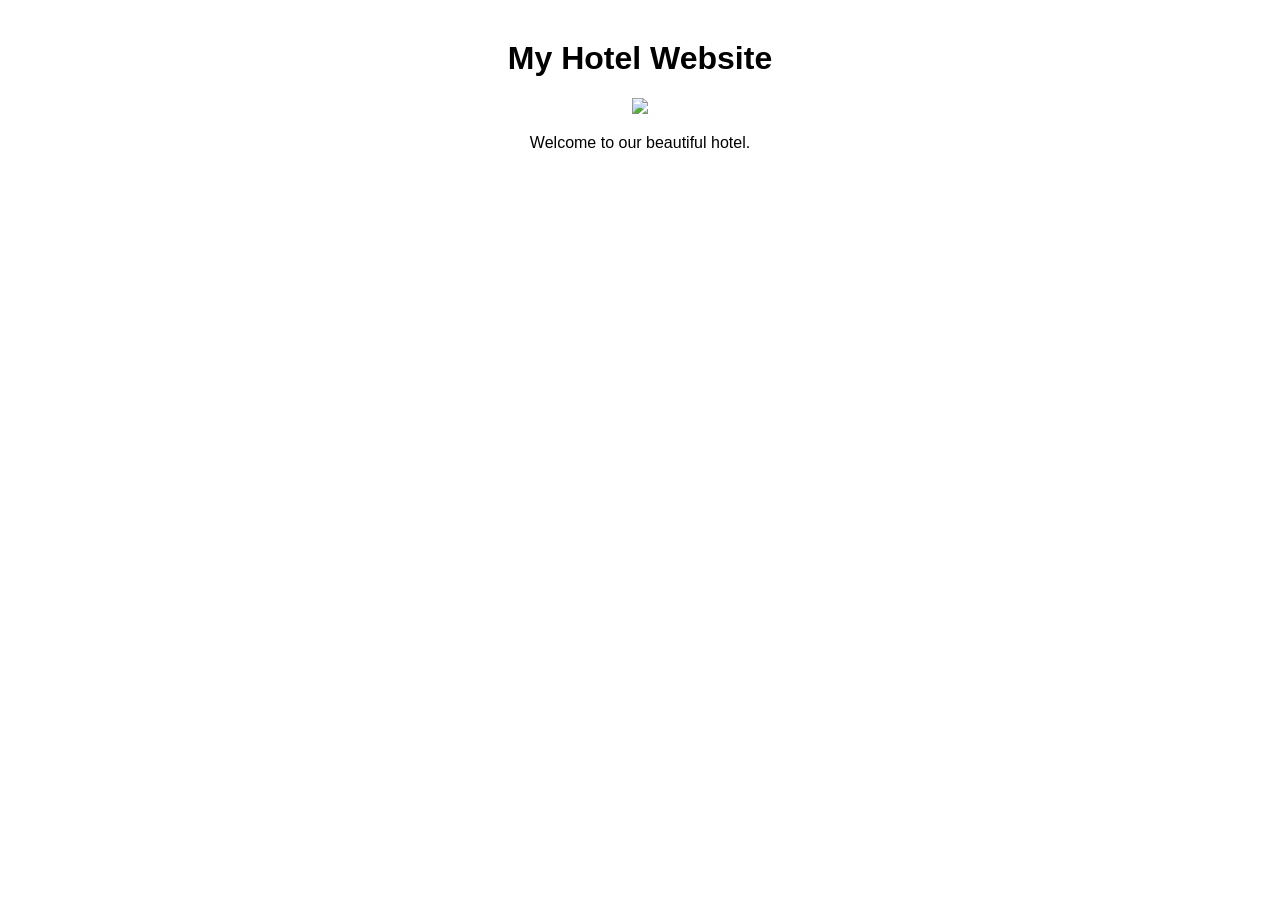
==== index.html @ c2300fbe "first website" ====
<!DOCTYPE html>
<html>

<head>
    <title>Hotel Showcase</title>
    <link rel="stylesheet" href="style.css">
</head>

<body>

    <h1>My Hotel Website</h1>

    <img src="images/hotel1.jpg" width="800">

    <p>
        Welcome to our beautiful hotel.
    </p>

    <script src="script.js"></script>

</body>

</html>
---- style.css ----
body{
    font-family: Arial;
    text-align:center;
    margin:40px;
}
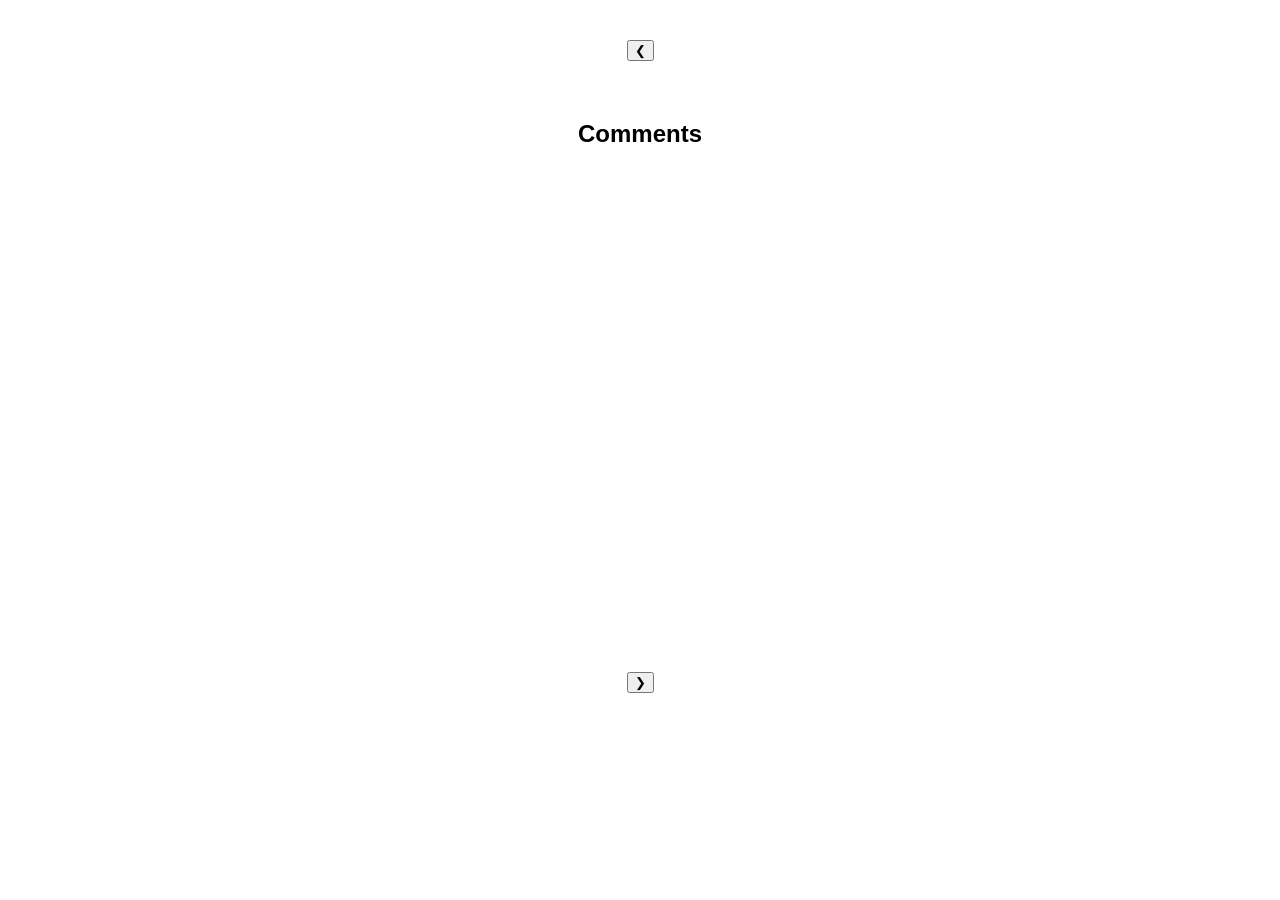
==== commit ff9eae96: "update2" ====
--- a/index.html
+++ b/index.html
@@ -1,6 +1,5 @@
 <!DOCTYPE html>
 <html>
-
 <head>
     <title>Hotel Showcase</title>
     <link rel="stylesheet" href="style.css">
@@ -8,16 +7,35 @@
 
 <body>
 
-    <h1>My Hotel Website</h1>
+    <button id="leftArrow" onclick="prevHotel()">❮</button>
 
-    <img src="images/hotel1.jpg" width="800">
+    <div class="container">
 
-    <p>
-        Welcome to our beautiful hotel.
-    </p>
+        <h1 id="hotelName"></h1>
+
+        <img id="hotelImage">
+
+        <div id="price"></div>
+
+        <p id="description"></p>
+
+        <h2>Comments</h2>
+
+        <div id="comments"></div>
+
+        <iframe
+            id="hotelMap"
+            width="100%"
+            height="500"
+            style="border:0"
+            loading="lazy">
+        </iframe>
+
+    </div>
+
+    <button id="rightArrow" onclick="nextHotel()">❯</button>
 
     <script src="script.js"></script>
 
 </body>
-
 </html>
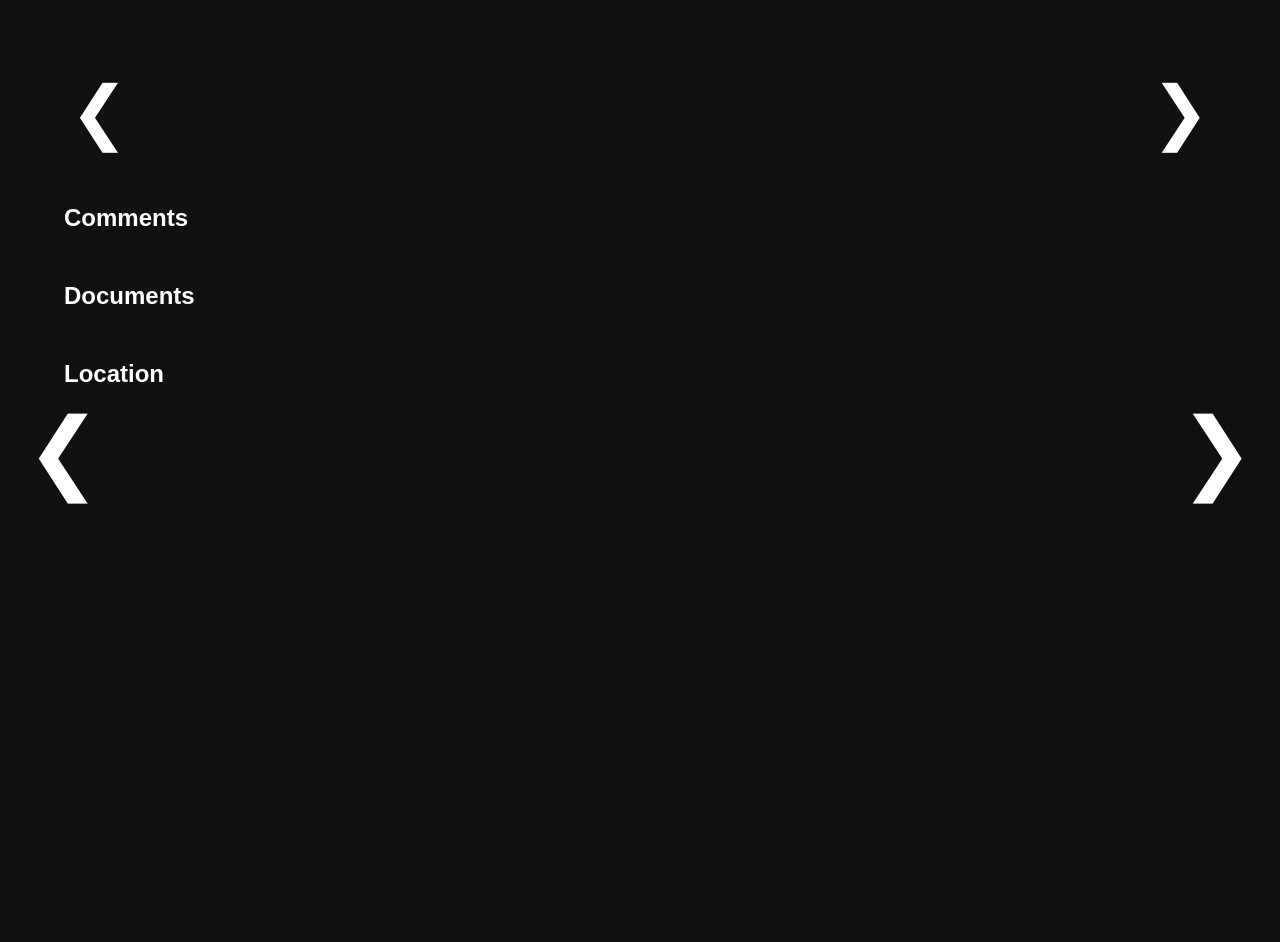
==== commit 5f7ffad7: "updae3" ====
--- a/index.html
+++ b/index.html
@@ -1,41 +1,82 @@
 <!DOCTYPE html>
 <html>
+
 <head>
-    <title>Hotel Showcase</title>
+    <meta charset="UTF-8">
+    <title>Vermas & Tyagis Hotels</title>
+
     <link rel="stylesheet" href="style.css">
 </head>
 
 <body>
 
-    <button id="leftArrow" onclick="prevHotel()">❮</button>
+    <!-- Hotel Navigation -->
+
+    <button id="hotelPrev" onclick="prevHotel()">
+        ❮
+    </button>
+
+    <button id="hotelNext" onclick="nextHotel()">
+        ❯
+    </button>
 
     <div class="container">
 
         <h1 id="hotelName"></h1>
 
-        <img id="hotelImage">
+        <!-- IMAGE GALLERY -->
 
-        <div id="price"></div>
+        <div class="gallery">
 
-        <p id="description"></p>
+            <button class="imageArrow" onclick="prevImage()">
+                ❮
+            </button>
 
-        <h2>Comments</h2>
+            <img id="hotelImage">
 
-        <div id="comments"></div>
+            <button class="imageArrow" onclick="nextImage()">
+                ❯
+            </button>
 
-        <iframe
-            id="hotelMap"
-            width="100%"
-            height="500"
-            style="border:0"
-            loading="lazy">
-        </iframe>
+        </div>
+
+        <div id="imageCounter"></div>
+
+        <div id="commentsSection">
+
+            <h2>Comments</h2>
+
+            <div id="comments"></div>
+
+        </div>
+
+        <div id="pdfSection">
+
+            <h2>Documents</h2>
+
+            <div id="pdfContainer"></div>
+
+        </div>
+
+        <div id="locationSection">
+
+            <h2>Location</h2>
+
+            <iframe
+                id="hotelMap"
+                width="100%"
+                height="500"
+                loading="lazy">
+            </iframe>
+
+        </div>
 
     </div>
-
-    <button id="rightArrow" onclick="nextHotel()">❯</button>
 
     <script src="script.js"></script>
 
 </body>
+
 </html>
+
+
--- a/style.css
+++ b/style.css
@@ -1,5 +1,138 @@
 body{
-    font-family: Arial;
+
+    margin:0;
+
+    background:#111;
+
+    color:white;
+
+    font-family:Arial, sans-serif;
+}
+
+.container{
+
+    width:90%;
+
+    max-width:1400px;
+
+    margin:auto;
+
+    padding:30px;
+}
+
+h1{
+
     text-align:center;
-    margin:40px;
+
+    font-size:60px;
+
+    margin-bottom:30px;
 }
+
+.gallery{
+
+    display:flex;
+
+    justify-content:center;
+
+    align-items:center;
+
+    gap:20px;
+}
+
+#hotelImage{
+
+    width:85%;
+
+    max-height:700px;
+
+    object-fit:cover;
+
+    border-radius:20px;
+
+    box-shadow:0 0 20px rgba(255,255,255,0.2);
+}
+
+.imageArrow{
+
+    font-size:70px;
+
+    background:none;
+
+    color:white;
+
+    border:none;
+
+    cursor:pointer;
+}
+
+#hotelPrev,
+#hotelNext{
+
+    position:fixed;
+
+    top:50%;
+
+    transform:translateY(-50%);
+
+    font-size:90px;
+
+    background:none;
+
+    border:none;
+
+    color:white;
+
+    cursor:pointer;
+
+    z-index:999;
+}
+
+#hotelPrev{
+    left:20px;
+}
+
+#hotelNext{
+    right:20px;
+}
+
+#imageCounter{
+
+    text-align:center;
+
+    margin-top:15px;
+
+    font-size:24px;
+}
+
+#comments{
+
+    font-size:22px;
+
+    line-height:1.8;
+}
+
+#commentsSection,
+#locationSection,
+#pdfSection{
+
+    margin-top:50px;
+}
+
+iframe{
+
+    border:none;
+
+    border-radius:15px;
+}
+
+.pdfViewer{
+
+    width:100%;
+
+    height:700px;
+
+    margin-bottom:40px;
+
+    border-radius:15px;
+}
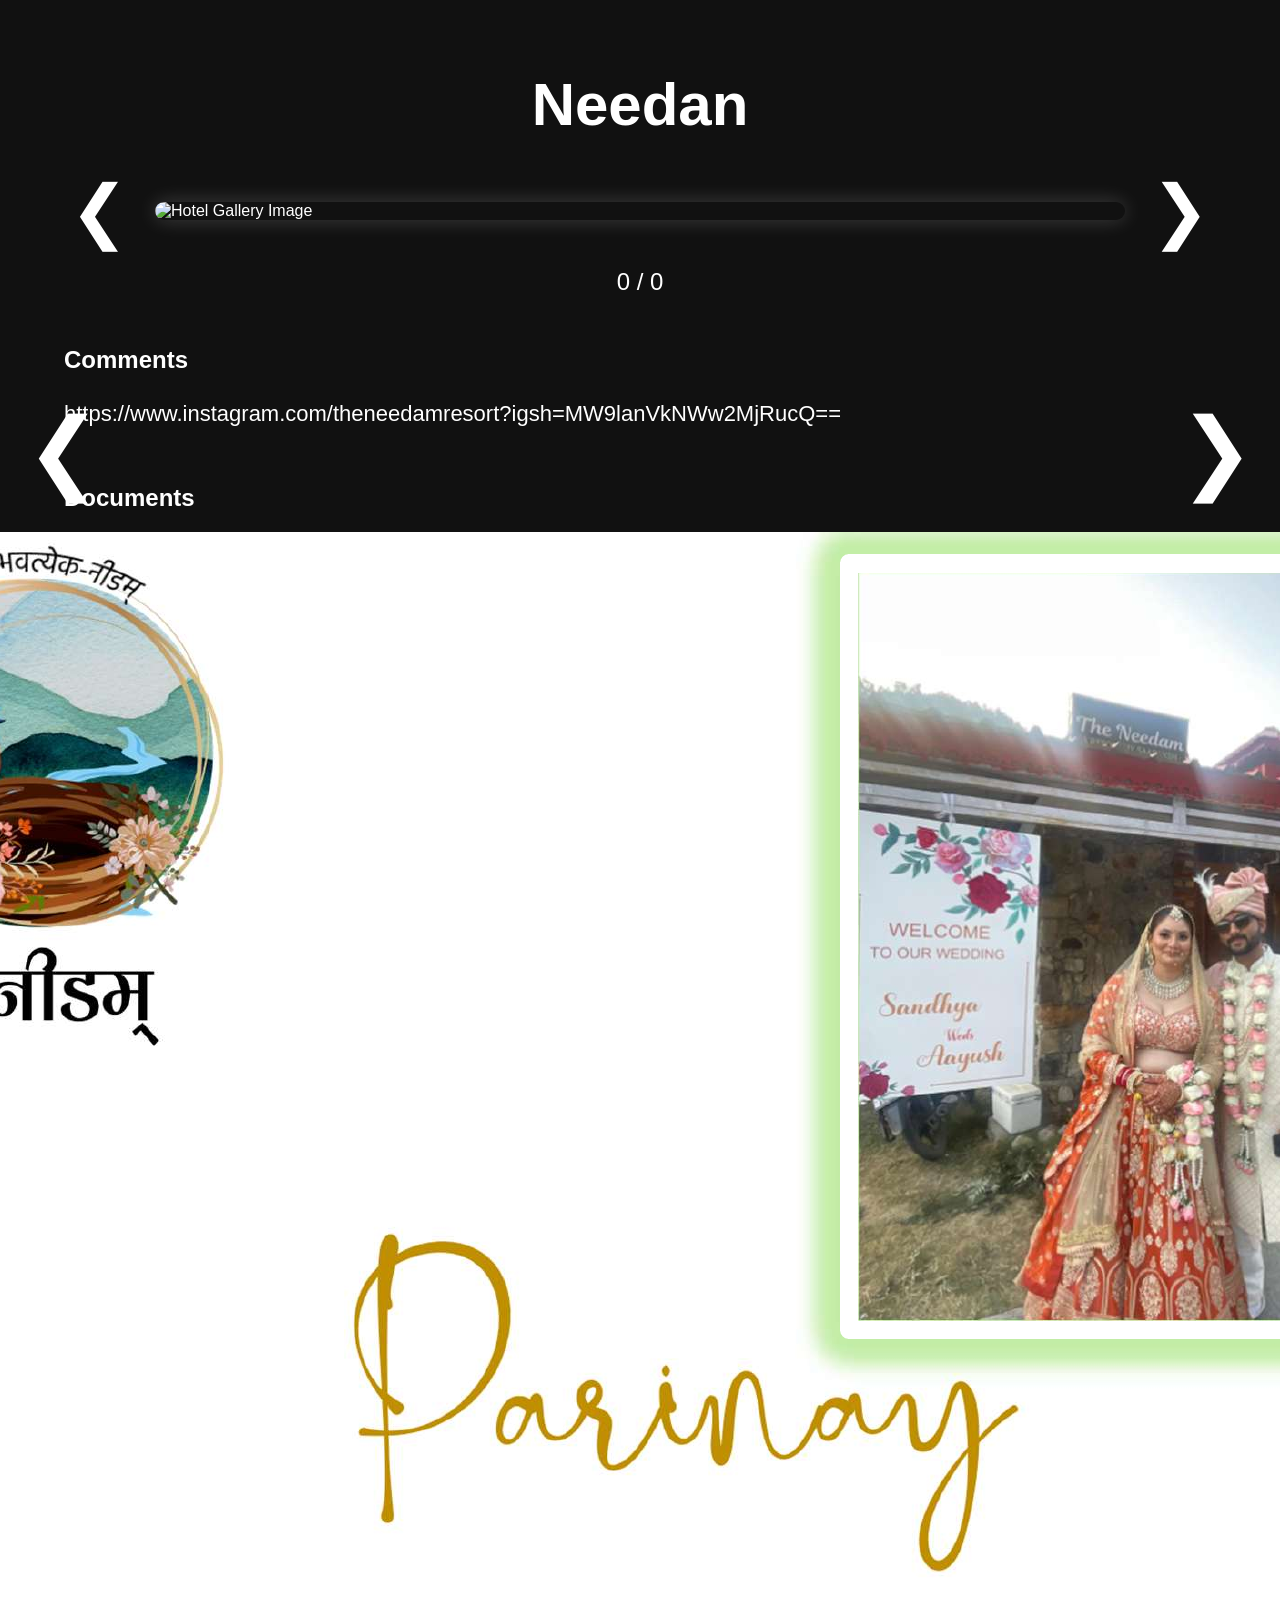
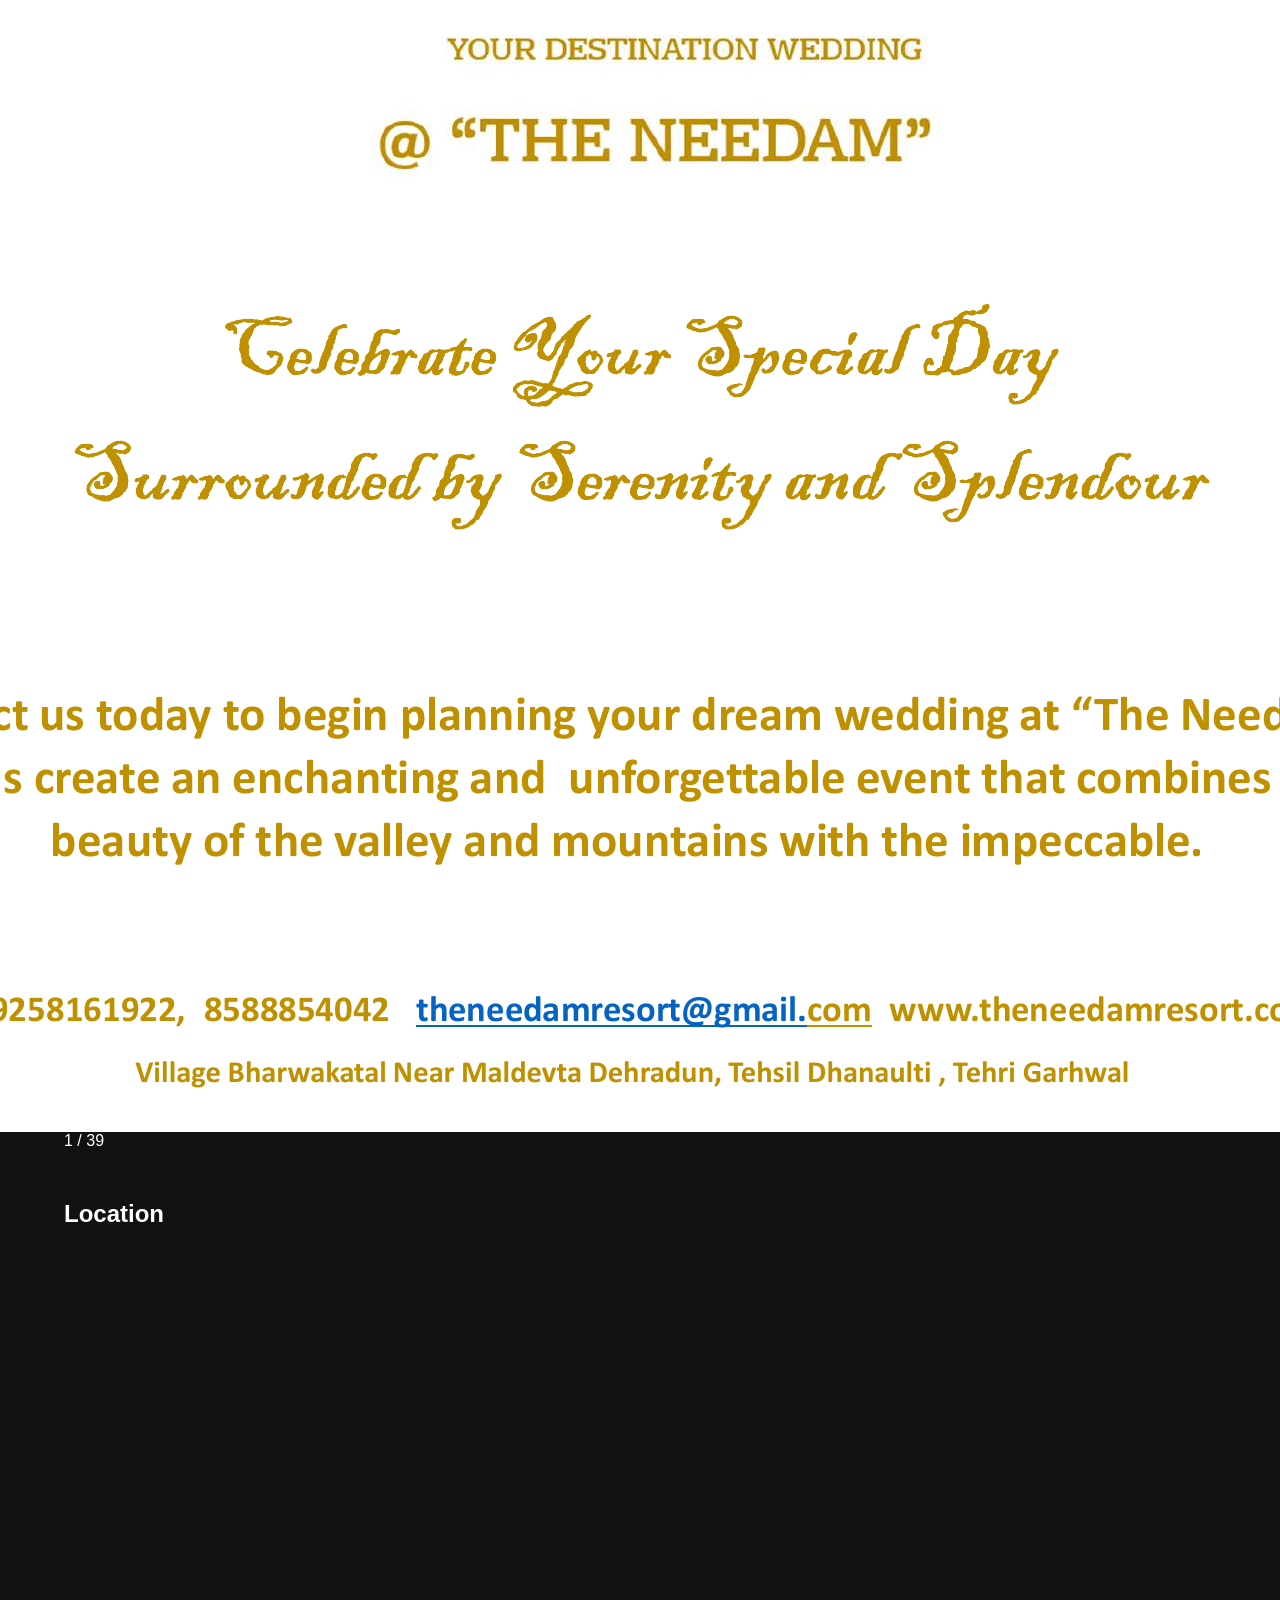
==== commit 170c19d0: "hotel-website" ====
--- a/index.html
+++ b/index.html
@@ -4,71 +4,49 @@
 <head>
     <meta charset="UTF-8">
     <title>Vermas & Tyagis Hotels</title>
-
     <link rel="stylesheet" href="style.css">
 </head>
 
 <body>
 
-    <!-- Hotel Navigation -->
-
-    <button id="hotelPrev" onclick="prevHotel()">
-        ❮
-    </button>
-
-    <button id="hotelNext" onclick="nextHotel()">
-        ❯
-    </button>
+    <button id="hotelPrev" onclick="prevHotel()">❮</button>
+    <button id="hotelNext" onclick="nextHotel()">❯</button>
 
     <div class="container">
 
         <h1 id="hotelName"></h1>
 
-        <!-- IMAGE GALLERY -->
-
         <div class="gallery">
-
-            <button class="imageArrow" onclick="prevImage()">
-                ❮
-            </button>
-
-            <img id="hotelImage">
-
-            <button class="imageArrow" onclick="nextImage()">
-                ❯
-            </button>
-
+            <button class="imageArrow" onclick="prevImage()">❮</button>
+            <img id="hotelImage" alt="Hotel Gallery Image">
+            <button class="imageArrow" onclick="nextImage()">❯</button>
         </div>
-
         <div id="imageCounter"></div>
 
         <div id="commentsSection">
-
             <h2>Comments</h2>
-
             <div id="comments"></div>
-
         </div>
 
         <div id="pdfSection">
-
             <h2>Documents</h2>
-
-            <div id="pdfContainer"></div>
-
-        </div>
+            <div id="pdfContainer" class="gallery">
+                <button class="imageArrow" onclick="prevPdfImage()">❮</button>
+                <img id="pdfImage" alt="Document View" loading="lazy">
+                <button class="imageArrow" onclick="nextPdfImage()">❯</button>
+            </div>
+            <div id="pdfImageCounter"></div> </div>
 
         <div id="locationSection">
-
             <h2>Location</h2>
-
             <iframe
                 id="hotelMap"
                 width="100%"
                 height="500"
-                loading="lazy">
+                style="border:0;"
+                loading="lazy"
+                referrerpolicy="no-referrer-when-downgrade">
             </iframe>
-
         </div>
 
     </div>
@@ -77,6 +55,4 @@
 
 </body>
 
-</html>
-
-
+</html>
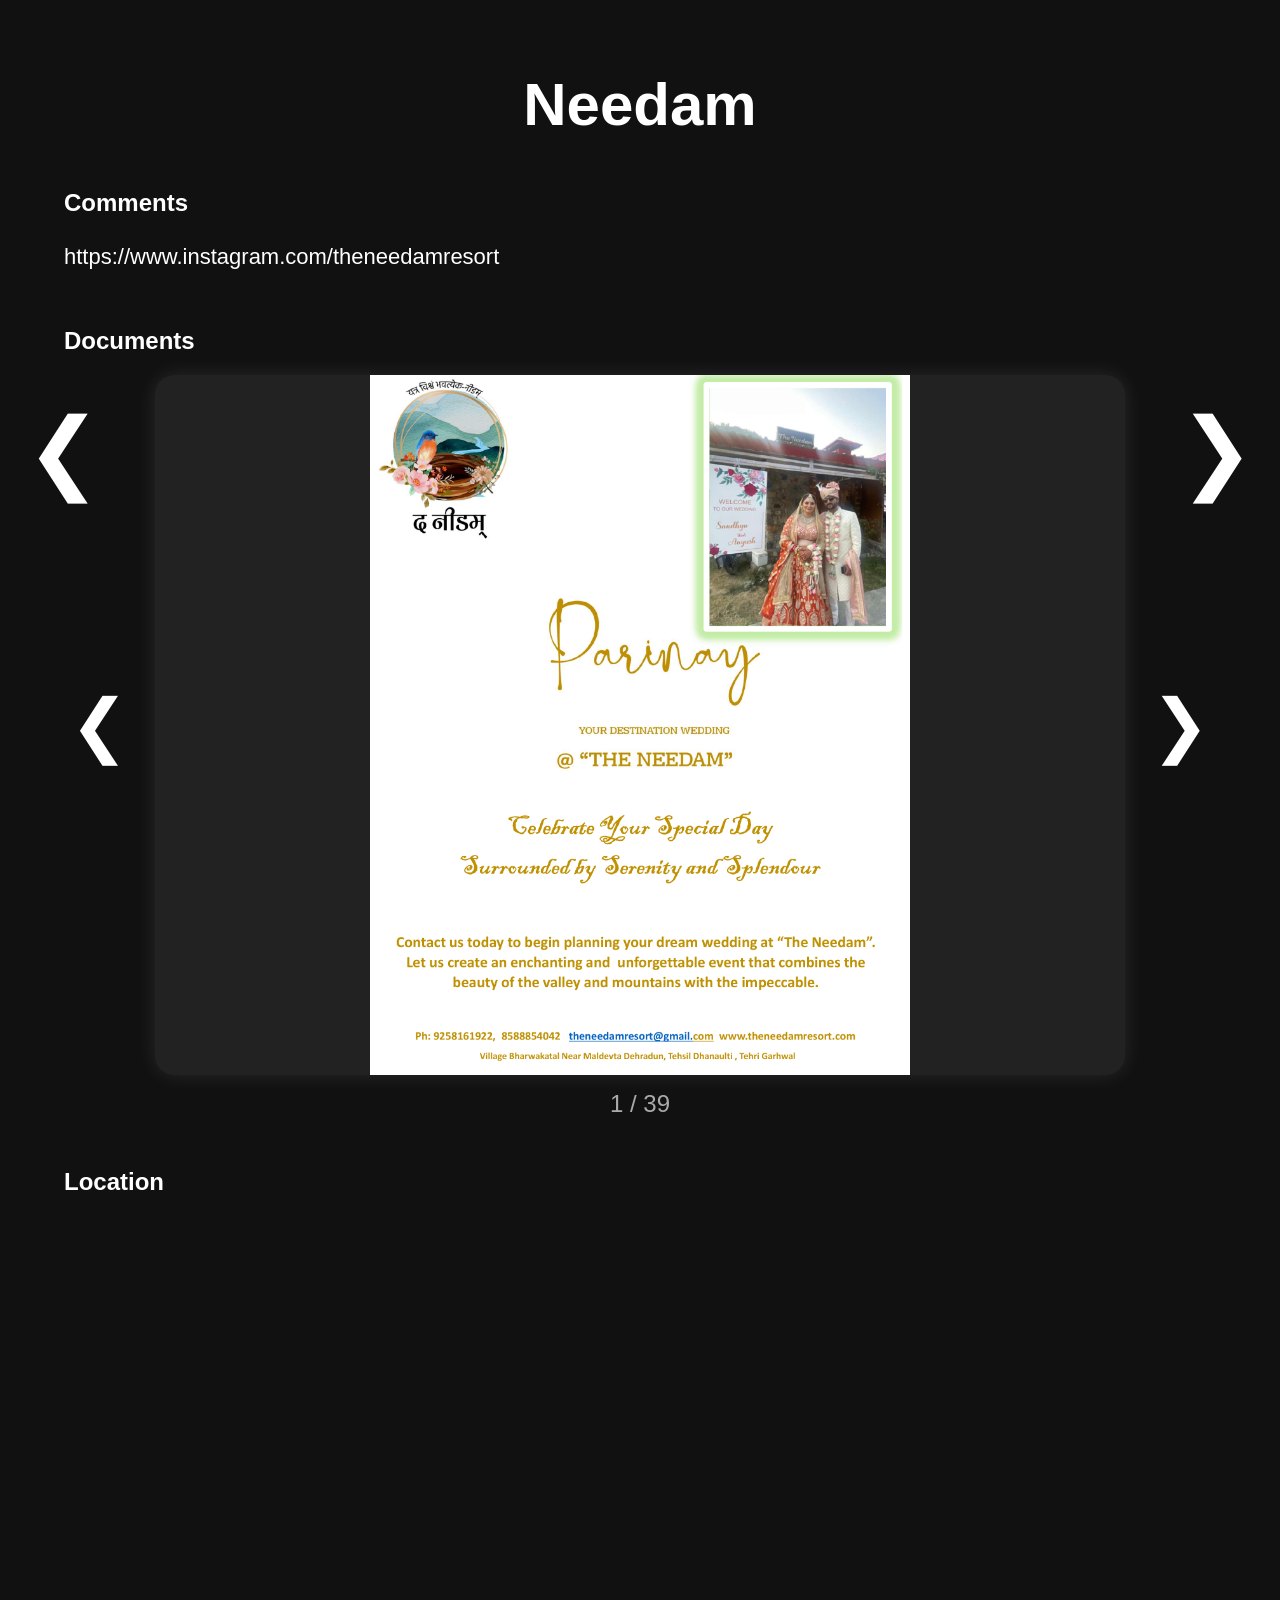
==== commit e13d6e5f: "hotel-website" ====
--- a/index.html
+++ b/index.html
@@ -1,27 +1,30 @@
 <!DOCTYPE html>
-<html>
+<html lang="en">
 
 <head>
     <meta charset="UTF-8">
+    <meta name="viewport" content="width=device-width, initial-scale=1.0">
     <title>Vermas & Tyagis Hotels</title>
     <link rel="stylesheet" href="style.css">
 </head>
 
 <body>
 
-    <button id="hotelPrev" onclick="prevHotel()">❮</button>
-    <button id="hotelNext" onclick="nextHotel()">❯</button>
+    <button id="hotelPrev" onclick="prevHotel()" aria-label="Previous Hotel">❮</button>
+    <button id="hotelNext" onclick="nextHotel()" aria-label="Next Hotel">❯</button>
 
     <div class="container">
 
-        <h1 id="hotelName"></h1>
+        <h1 id="hotelName">Loading Hotel...</h1>
 
-        <div class="gallery">
-            <button class="imageArrow" onclick="prevImage()">❮</button>
-            <img id="hotelImage" alt="Hotel Gallery Image">
-            <button class="imageArrow" onclick="nextImage()">❯</button>
+        <div id="imageGalleryWrapper">
+            <div class="gallery">
+                <button class="imageArrow" onclick="prevImage()" aria-label="Previous Gallery Image">❮</button>
+                <img id="hotelImage" alt="Hotel Gallery Presentation">
+                <button class="imageArrow" onclick="nextImage()" aria-label="Next Gallery Image">❯</button>
+            </div>
+            <div id="imageCounter">0 / 0</div>
         </div>
-        <div id="imageCounter"></div>
 
         <div id="commentsSection">
             <h2>Comments</h2>
@@ -30,12 +33,15 @@
 
         <div id="pdfSection">
             <h2>Documents</h2>
-            <div id="pdfContainer" class="gallery">
-                <button class="imageArrow" onclick="prevPdfImage()">❮</button>
-                <img id="pdfImage" alt="Document View" loading="lazy">
-                <button class="imageArrow" onclick="nextPdfImage()">❯</button>
+            <div id="pdfGalleryWrapper">
+                <div id="pdfContainer" class="gallery">
+                    <button class="imageArrow" onclick="prevPdfImage()" aria-label="Previous Document Page">❮</button>
+                    <img id="pdfImage" alt="Document Sheet Presentation View" loading="lazy">
+                    <button class="imageArrow" onclick="nextPdfImage()" aria-label="Next Document Page">❯</button>
+                </div>
+                <div id="pdfImageCounter">0 / 0</div>
             </div>
-            <div id="pdfImageCounter"></div> </div>
+        </div>
 
         <div id="locationSection">
             <h2>Location</h2>
--- a/style.css
+++ b/style.css
@@ -135,4 +135,32 @@
     margin-bottom:40px;
 
     border-radius:15px;
+
 }
+
+/* --- NEW DOCUMENT IMAGE GALLERY STYLES --- */
+
+/* Give your document image the exact same physical space as your hotel image */
+#pdfImage {
+    width: 85%;
+    max-height: 700px;
+    object-fit: contain; /* 'contain' ensures your full text document page doesn't get cropped */
+    background: #222;    /* Dark background contrast for document styling */
+    border-radius: 20px;
+    box-shadow: 0 0 20px rgba(255, 255, 255, 0.1);
+}
+
+/* Ensure the document image counter matches the look of your main counter */
+#pdfImageCounter {
+    text-align: center;
+    margin-top: 15px;
+    font-size: 24px;
+    color: #aaa; /* Slightly softer white to visually distinguish it */
+}
+
+/* Clean up layout spacing between sections */
+#pdfContainer {
+    margin-top: 20px;
+}
+
+
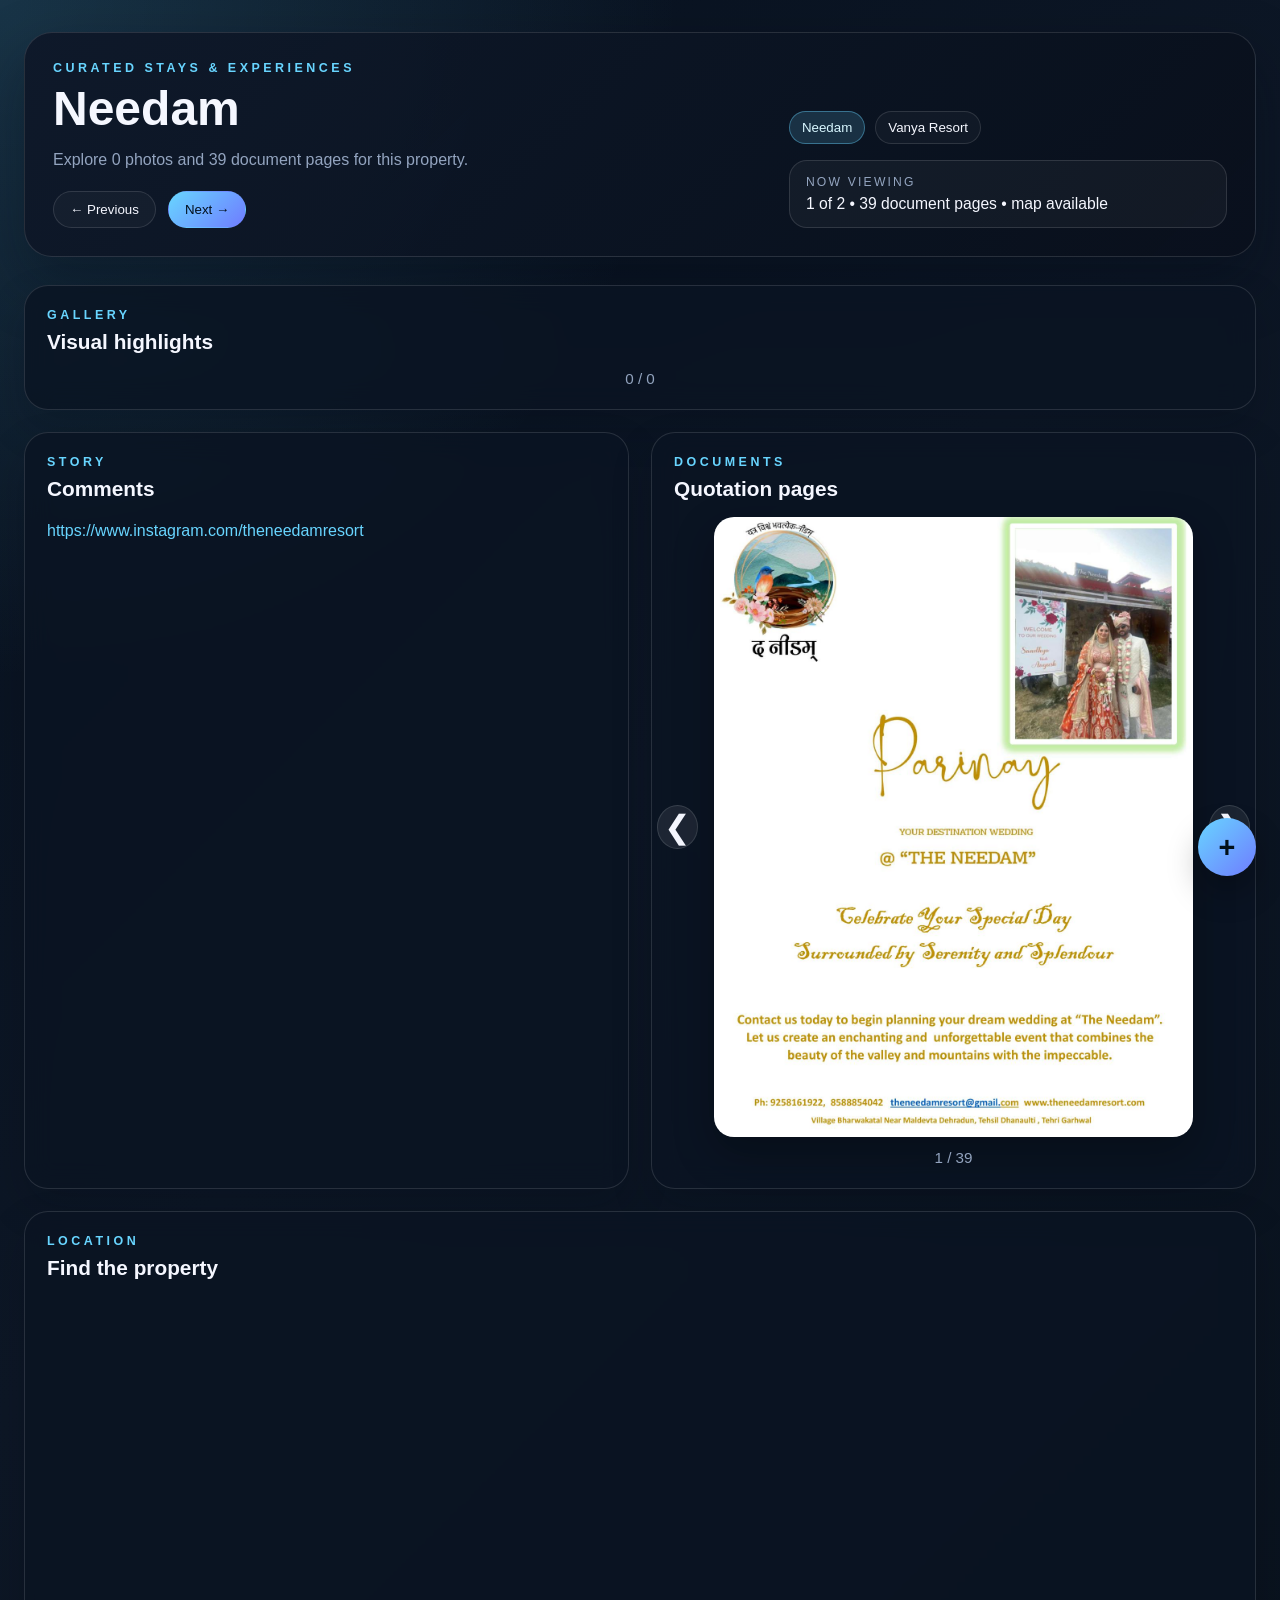
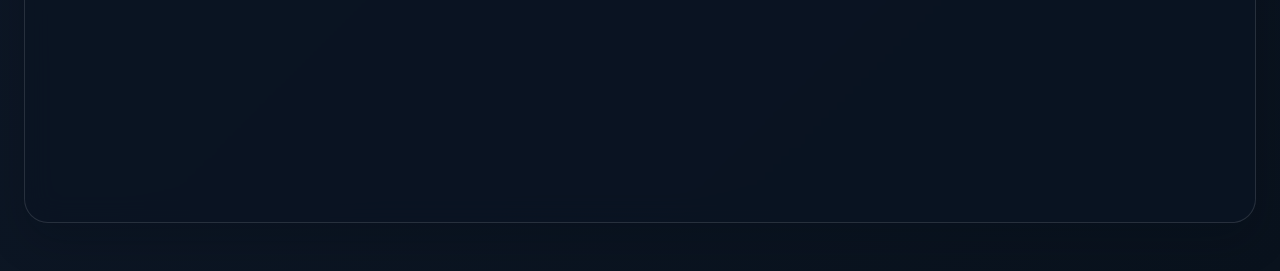
==== commit 81303c72: "some changes" ====
--- a/index.html
+++ b/index.html
@@ -9,56 +9,140 @@
 </head>
 
 <body>
+    <button id="openEditorBtn" class="fab" aria-label="Add resort">+</button>
 
-    <button id="hotelPrev" onclick="prevHotel()" aria-label="Previous Hotel">❮</button>
-    <button id="hotelNext" onclick="nextHotel()" aria-label="Next Hotel">❯</button>
+    <div id="editorModal" class="modal hidden" role="dialog" aria-modal="true" aria-labelledby="editorTitle">
+        <div class="modal-card">
+            <div class="modal-header">
+                <h3 id="editorTitle">Edit hotel details</h3>
+                <button id="closeEditorBtn" class="icon-button" type="button" aria-label="Close editor">✕</button>
+            </div>
 
-    <div class="container">
+            <form id="hotelEditorForm">
+                <label class="field">
+                    <span>Hotel name</span>
+                    <input id="editorName" name="name" type="text" required>
+                </label>
 
-        <h1 id="hotelName">Loading Hotel...</h1>
+                <label class="field">
+                    <span>Comments / story</span>
+                    <textarea id="editorComments" name="comments" rows="5"></textarea>
+                </label>
 
-        <div id="imageGalleryWrapper">
-            <div class="gallery">
-                <button class="imageArrow" onclick="prevImage()" aria-label="Previous Gallery Image">❮</button>
-                <img id="hotelImage" alt="Hotel Gallery Presentation">
-                <button class="imageArrow" onclick="nextImage()" aria-label="Next Gallery Image">❯</button>
+                <label class="field">
+                    <span>Location URL</span>
+                    <input id="editorLocation" name="location" type="url">
+                </label>
+
+                <label class="field">
+                    <span>Google Drive sync URL</span>
+                    <input id="driveSyncUrl" name="driveSyncUrl" type="url" placeholder="https://script.google.com/macros/s/.../exec">
+                    <small class="helper-text">Optional. This saves to one fixed file named hotel-website-data.json in your chosen Google Drive folder.</small>
+                </label>
+
+                <label class="field">
+                    <span>Gallery photos</span>
+                    <input id="editorImages" name="images" type="file" accept="image/*" multiple>
+                    <small class="helper-text">Select multiple photos to upload for the gallery.</small>
+                </label>
+
+                <label class="field">
+                    <span>Document pages</span>
+                    <input id="editorPdfImages" name="pdf_images" type="file" accept="image/*" multiple>
+                    <small class="helper-text">Select multiple images to upload as document pages.</small>
+                </label>
+
+                <div class="form-actions">
+                    <button id="cancelEditorBtn" class="secondary-btn" type="button">Cancel</button>
+                    <button class="primary-btn" type="submit">Save details</button>
+                </div>
+            </form>
+        </div>
+    </div>
+
+    <div class="page-shell">
+        <header class="hero">
+            <div class="hero-copy">
+                <p class="eyebrow">Curated stays & experiences</p>
+                <h1 id="hotelName">Loading Hotel...</h1>
+                <p id="hotelSubtitle" class="hero-subtitle">Loading experience details...</p>
+                <div class="hero-actions">
+                    <button id="hotelPrev" class="nav-pill" onclick="prevHotel()" aria-label="Previous Hotel">← Previous</button>
+                    <button id="hotelNext" class="nav-pill nav-pill-primary" onclick="nextHotel()" aria-label="Next Hotel">Next →</button>
+                </div>
             </div>
-            <div id="imageCounter">0 / 0</div>
-        </div>
 
-        <div id="commentsSection">
-            <h2>Comments</h2>
-            <div id="comments"></div>
-        </div>
+            <div class="hero-panel">
+                <div id="hotelTabs" class="hotel-tabs" aria-label="Hotel selector"></div>
+                <div class="info-badge">
+                    <span class="badge-label">Now viewing</span>
+                    <div id="hotelStatus" class="badge-value">Loading selection...</div>
+                </div>
+            </div>
+        </header>
 
-        <div id="pdfSection">
-            <h2>Documents</h2>
-            <div id="pdfGalleryWrapper">
-                <div id="pdfContainer" class="gallery">
-                    <button class="imageArrow" onclick="prevPdfImage()" aria-label="Previous Document Page">❮</button>
-                    <img id="pdfImage" alt="Document Sheet Presentation View" loading="lazy">
-                    <button class="imageArrow" onclick="nextPdfImage()" aria-label="Next Document Page">❯</button>
+        <main class="container">
+            <section class="card spotlight-card">
+                <div class="section-heading">
+                    <div>
+                        <p class="section-kicker">Gallery</p>
+                        <h2>Visual highlights</h2>
+                    </div>
                 </div>
-                <div id="pdfImageCounter">0 / 0</div>
+                <div id="imageGalleryWrapper" class="gallery-shell">
+                    <button class="imageArrow" onclick="prevImage()" aria-label="Previous Gallery Image">❮</button>
+                    <img id="hotelImage" alt="Hotel Gallery Presentation">
+                    <button class="imageArrow" onclick="nextImage()" aria-label="Next Gallery Image">❯</button>
+                </div>
+                <div id="imageCounter" class="counter">0 / 0</div>
+            </section>
+
+            <div class="content-grid">
+                <section class="card info-card">
+                    <div class="section-heading">
+                        <div>
+                            <p class="section-kicker">Story</p>
+                            <h2>Comments</h2>
+                        </div>
+                    </div>
+                    <div id="comments" class="comment-content"></div>
+                </section>
+
+                <section class="card documents-card">
+                    <div class="section-heading">
+                        <div>
+                            <p class="section-kicker">Documents</p>
+                            <h2>Quotation pages</h2>
+                        </div>
+                    </div>
+                    <div id="pdfGalleryWrapper" class="gallery-shell">
+                        <button class="imageArrow" onclick="prevPdfImage()" aria-label="Previous Document Page">❮</button>
+                        <img id="pdfImage" alt="Document Sheet Presentation View" loading="lazy">
+                        <button class="imageArrow" onclick="nextPdfImage()" aria-label="Next Document Page">❯</button>
+                    </div>
+                    <div id="pdfImageCounter" class="counter">0 / 0</div>
+                </section>
             </div>
-        </div>
 
-        <div id="locationSection">
-            <h2>Location</h2>
-            <iframe
-                id="hotelMap"
-                width="100%"
-                height="500"
-                style="border:0;"
-                loading="lazy"
-                referrerpolicy="no-referrer-when-downgrade">
-            </iframe>
-        </div>
-
+            <section class="card map-card">
+                <div class="section-heading">
+                    <div>
+                        <p class="section-kicker">Location</p>
+                        <h2>Find the property</h2>
+                    </div>
+                </div>
+                <iframe
+                    id="hotelMap"
+                    width="100%"
+                    height="500"
+                    loading="lazy"
+                    referrerpolicy="no-referrer-when-downgrade">
+                </iframe>
+            </section>
+        </main>
     </div>
 
     <script src="script.js"></script>
-
 </body>
 
 </html>
--- a/style.css
+++ b/style.css
@@ -1,166 +1,415 @@
-body{
-
-    margin:0;
-
-    background:#111;
-
-    color:white;
-
-    font-family:Arial, sans-serif;
-}
-
-.container{
-
-    width:90%;
-
-    max-width:1400px;
-
-    margin:auto;
-
-    padding:30px;
-}
-
-h1{
-
-    text-align:center;
-
-    font-size:60px;
-
-    margin-bottom:30px;
-}
-
-.gallery{
-
-    display:flex;
-
-    justify-content:center;
-
-    align-items:center;
-
-    gap:20px;
-}
-
-#hotelImage{
-
-    width:85%;
-
-    max-height:700px;
-
-    object-fit:cover;
-
-    border-radius:20px;
-
-    box-shadow:0 0 20px rgba(255,255,255,0.2);
-}
-
-.imageArrow{
-
-    font-size:70px;
-
-    background:none;
-
-    color:white;
-
-    border:none;
-
-    cursor:pointer;
-}
-
-#hotelPrev,
-#hotelNext{
-
-    position:fixed;
-
-    top:50%;
-
-    transform:translateY(-50%);
-
-    font-size:90px;
-
-    background:none;
-
-    border:none;
-
-    color:white;
-
-    cursor:pointer;
-
-    z-index:999;
-}
-
-#hotelPrev{
-    left:20px;
-}
-
-#hotelNext{
-    right:20px;
-}
-
-#imageCounter{
-
-    text-align:center;
-
-    margin-top:15px;
-
-    font-size:24px;
-}
-
-#comments{
-
-    font-size:22px;
-
-    line-height:1.8;
-}
-
-#commentsSection,
-#locationSection,
-#pdfSection{
-
-    margin-top:50px;
-}
-
-iframe{
-
-    border:none;
-
-    border-radius:15px;
-}
-
-.pdfViewer{
-
-    width:100%;
-
-    height:700px;
-
-    margin-bottom:40px;
-
-    border-radius:15px;
-
-}
-
-/* --- NEW DOCUMENT IMAGE GALLERY STYLES --- */
-
-/* Give your document image the exact same physical space as your hotel image */
+:root {
+    color-scheme: dark;
+    --bg: #07111f;
+    --bg-soft: #101c31;
+    --card: rgba(10, 20, 35, 0.82);
+    --text: #f5f7ff;
+    --muted: #93a4bf;
+    --accent: #68d5ff;
+    --accent-strong: #6f7cff;
+    --border: rgba(255, 255, 255, 0.12);
+}
+
+* {
+    box-sizing: border-box;
+}
+
+body {
+    margin: 0;
+    min-height: 100vh;
+    font-family: "Segoe UI", Tahoma, Geneva, Verdana, sans-serif;
+    color: var(--text);
+    background:
+        radial-gradient(circle at top left, rgba(104, 213, 255, 0.18), transparent 30%),
+        linear-gradient(135deg, var(--bg) 0%, #0d1726 45%, #09121d 100%);
+}
+
+.page-shell {
+    padding: 32px 24px 48px;
+}
+
+.hero {
+    max-width: 1320px;
+    margin: 0 auto 28px;
+    padding: 28px;
+    border: 1px solid var(--border);
+    border-radius: 28px;
+    background: linear-gradient(135deg, rgba(14, 24, 41, 0.95), rgba(9, 16, 28, 0.92));
+    box-shadow: 0 25px 60px rgba(4, 10, 20, 0.35);
+    display: grid;
+    gap: 24px;
+    grid-template-columns: 1.3fr 0.8fr;
+}
+
+.eyebrow,
+.section-kicker {
+    margin: 0 0 8px;
+    text-transform: uppercase;
+    letter-spacing: 0.28em;
+    font-size: 0.78rem;
+    color: var(--accent);
+    font-weight: 700;
+}
+
+.hero h1 {
+    margin: 0;
+    font-size: clamp(2rem, 4vw, 3rem);
+    line-height: 1.1;
+}
+
+.hero-subtitle {
+    margin: 10px 0 0;
+    max-width: 660px;
+    color: var(--muted);
+    font-size: 1rem;
+    line-height: 1.7;
+}
+
+.hero-actions {
+    display: flex;
+    gap: 12px;
+    flex-wrap: wrap;
+    margin-top: 18px;
+}
+
+.nav-pill {
+    border: 1px solid var(--border);
+    background: rgba(255, 255, 255, 0.03);
+    color: var(--text);
+    padding: 10px 16px;
+    border-radius: 999px;
+    cursor: pointer;
+    transition: transform 180ms ease, background 180ms ease, border-color 180ms ease;
+}
+
+.nav-pill:hover {
+    transform: translateY(-1px);
+    background: rgba(255, 255, 255, 0.08);
+    border-color: rgba(104, 213, 255, 0.4);
+}
+
+.nav-pill-primary {
+    background: linear-gradient(135deg, var(--accent), var(--accent-strong));
+    color: #03101d;
+    border-color: transparent;
+}
+
+.hero-panel {
+    display: flex;
+    flex-direction: column;
+    gap: 16px;
+    justify-content: end;
+}
+
+.hotel-tabs {
+    display: flex;
+    flex-wrap: wrap;
+    gap: 10px;
+}
+
+.hotel-tab {
+    border: 1px solid var(--border);
+    border-radius: 999px;
+    padding: 8px 12px;
+    background: rgba(255, 255, 255, 0.03);
+    color: var(--text);
+    cursor: pointer;
+    transition: all 180ms ease;
+}
+
+.hotel-tab.active {
+    background: rgba(104, 213, 255, 0.16);
+    border-color: rgba(104, 213, 255, 0.4);
+    color: #d8f7ff;
+}
+
+.info-badge {
+    padding: 14px 16px;
+    border-radius: 18px;
+    background: rgba(255, 255, 255, 0.04);
+    border: 1px solid var(--border);
+}
+
+.badge-label {
+    display: block;
+    font-size: 0.76rem;
+    letter-spacing: 0.18em;
+    text-transform: uppercase;
+    color: var(--muted);
+    margin-bottom: 6px;
+}
+
+.badge-value {
+    font-size: 0.98rem;
+    color: var(--text);
+}
+
+.container {
+    width: min(1320px, 100%);
+    margin: 0 auto;
+    display: grid;
+    gap: 22px;
+}
+
+.card {
+    background: var(--card);
+    border: 1px solid var(--border);
+    border-radius: 24px;
+    padding: 22px;
+    box-shadow: 0 18px 40px rgba(4, 10, 20, 0.2);
+    backdrop-filter: blur(14px);
+}
+
+.section-heading {
+    display: flex;
+    align-items: center;
+    justify-content: space-between;
+    margin-bottom: 16px;
+}
+
+.section-heading h2 {
+    margin: 0;
+    font-size: 1.3rem;
+}
+
+.gallery-shell {
+    display: flex;
+    justify-content: center;
+    align-items: center;
+    gap: 16px;
+}
+
+#hotelImage,
 #pdfImage {
-    width: 85%;
-    max-height: 700px;
-    object-fit: contain; /* 'contain' ensures your full text document page doesn't get cropped */
-    background: #222;    /* Dark background contrast for document styling */
+    width: min(100%, 900px);
+    max-height: 620px;
+    object-fit: cover;
     border-radius: 20px;
-    box-shadow: 0 0 20px rgba(255, 255, 255, 0.1);
-}
-
-/* Ensure the document image counter matches the look of your main counter */
-#pdfImageCounter {
+    box-shadow: 0 16px 40px rgba(0, 0, 0, 0.28);
+    background: rgba(255, 255, 255, 0.04);
+}
+
+#pdfImage {
+    object-fit: contain;
+    max-height: 620px;
+}
+
+.imageArrow {
+    font-size: 2rem;
+    background: rgba(255, 255, 255, 0.08);
+    color: var(--text);
+    border: 1px solid var(--border);
+    border-radius: 50%;
+    width: 44px;
+    height: 44px;
+    cursor: pointer;
+    transition: transform 180ms ease, background 180ms ease;
+}
+
+.imageArrow:hover {
+    transform: translateY(-1px);
+    background: rgba(255, 255, 255, 0.14);
+}
+
+.counter {
     text-align: center;
-    margin-top: 15px;
-    font-size: 24px;
-    color: #aaa; /* Slightly softer white to visually distinguish it */
-}
-
-/* Clean up layout spacing between sections */
-#pdfContainer {
-    margin-top: 20px;
-}
-
-
+    margin-top: 12px;
+    font-size: 0.95rem;
+    color: var(--muted);
+}
+
+.content-grid {
+    display: grid;
+    gap: 22px;
+    grid-template-columns: repeat(2, minmax(0, 1fr));
+}
+
+.comment-content {
+    font-size: 1rem;
+    line-height: 1.8;
+    color: var(--muted);
+}
+
+.comment-content p {
+    margin: 0 0 10px;
+}
+
+.comment-content a {
+    color: var(--accent);
+    text-decoration: none;
+}
+
+.comment-content a:hover {
+    text-decoration: underline;
+}
+
+iframe {
+    border: none;
+    width: 100%;
+    min-height: 420px;
+    border-radius: 18px;
+}
+
+.fab {
+    position: fixed;
+    right: 24px;
+    bottom: 24px;
+    width: 58px;
+    height: 58px;
+    border: none;
+    border-radius: 50%;
+    background: linear-gradient(135deg, var(--accent), var(--accent-strong));
+    color: #021019;
+    font-size: 1.8rem;
+    font-weight: 700;
+    box-shadow: 0 16px 32px rgba(0, 0, 0, 0.28);
+    cursor: pointer;
+    z-index: 1100;
+}
+
+.modal {
+    position: fixed;
+    inset: 0;
+    background: rgba(2, 6, 14, 0.8);
+    display: grid;
+    place-items: center;
+    z-index: 1200;
+    padding: 20px;
+}
+
+.modal.hidden {
+    display: none;
+}
+
+.modal-card {
+    width: min(760px, 100%);
+    background: linear-gradient(135deg, rgba(12, 22, 38, 0.97), rgba(8, 14, 24, 0.98));
+    border: 1px solid var(--border);
+    border-radius: 24px;
+    padding: 20px;
+    box-shadow: 0 24px 60px rgba(0, 0, 0, 0.35);
+}
+
+.modal-header {
+    display: flex;
+    justify-content: space-between;
+    align-items: center;
+    margin-bottom: 16px;
+}
+
+.modal-header h3 {
+    margin: 0;
+    font-size: 1.15rem;
+}
+
+.icon-button {
+    border: none;
+    background: rgba(255, 255, 255, 0.08);
+    color: var(--text);
+    width: 38px;
+    height: 38px;
+    border-radius: 50%;
+    cursor: pointer;
+}
+
+.field {
+    display: flex;
+    flex-direction: column;
+    gap: 6px;
+    margin-bottom: 14px;
+}
+
+.field span {
+    color: var(--muted);
+    font-size: 0.92rem;
+}
+
+.field input,
+.field textarea {
+    width: 100%;
+    border: 1px solid var(--border);
+    border-radius: 14px;
+    padding: 12px 14px;
+    background: rgba(255, 255, 255, 0.04);
+    color: var(--text);
+    font: inherit;
+}
+
+.field textarea {
+    resize: vertical;
+    min-height: 112px;
+}
+
+.field input[type="file"] {
+    padding: 8px 10px;
+    background: rgba(255, 255, 255, 0.03);
+}
+
+.field input[type="url"]::placeholder {
+    color: rgba(255, 255, 255, 0.38);
+}
+
+.helper-text {
+    color: var(--muted);
+    font-size: 0.82rem;
+}
+
+.form-actions {
+    display: flex;
+    justify-content: flex-end;
+    gap: 10px;
+    margin-top: 18px;
+}
+
+.primary-btn,
+.secondary-btn {
+    border: none;
+    border-radius: 999px;
+    padding: 10px 16px;
+    cursor: pointer;
+    font: inherit;
+}
+
+.primary-btn {
+    background: linear-gradient(135deg, var(--accent), var(--accent-strong));
+    color: #021019;
+}
+
+.secondary-btn {
+    background: rgba(255, 255, 255, 0.06);
+    color: var(--text);
+}
+
+@media (max-width: 900px) {
+    .hero {
+        grid-template-columns: 1fr;
+    }
+
+    .content-grid {
+        grid-template-columns: 1fr;
+    }
+}
+
+@media (max-width: 640px) {
+    .page-shell {
+        padding: 16px 14px 32px;
+    }
+
+    .hero,
+    .card {
+        padding: 18px;
+        border-radius: 20px;
+    }
+
+    .gallery-shell {
+        gap: 10px;
+    }
+
+    .imageArrow {
+        width: 38px;
+        height: 38px;
+        font-size: 1.5rem;
+    }
+}
+
+
